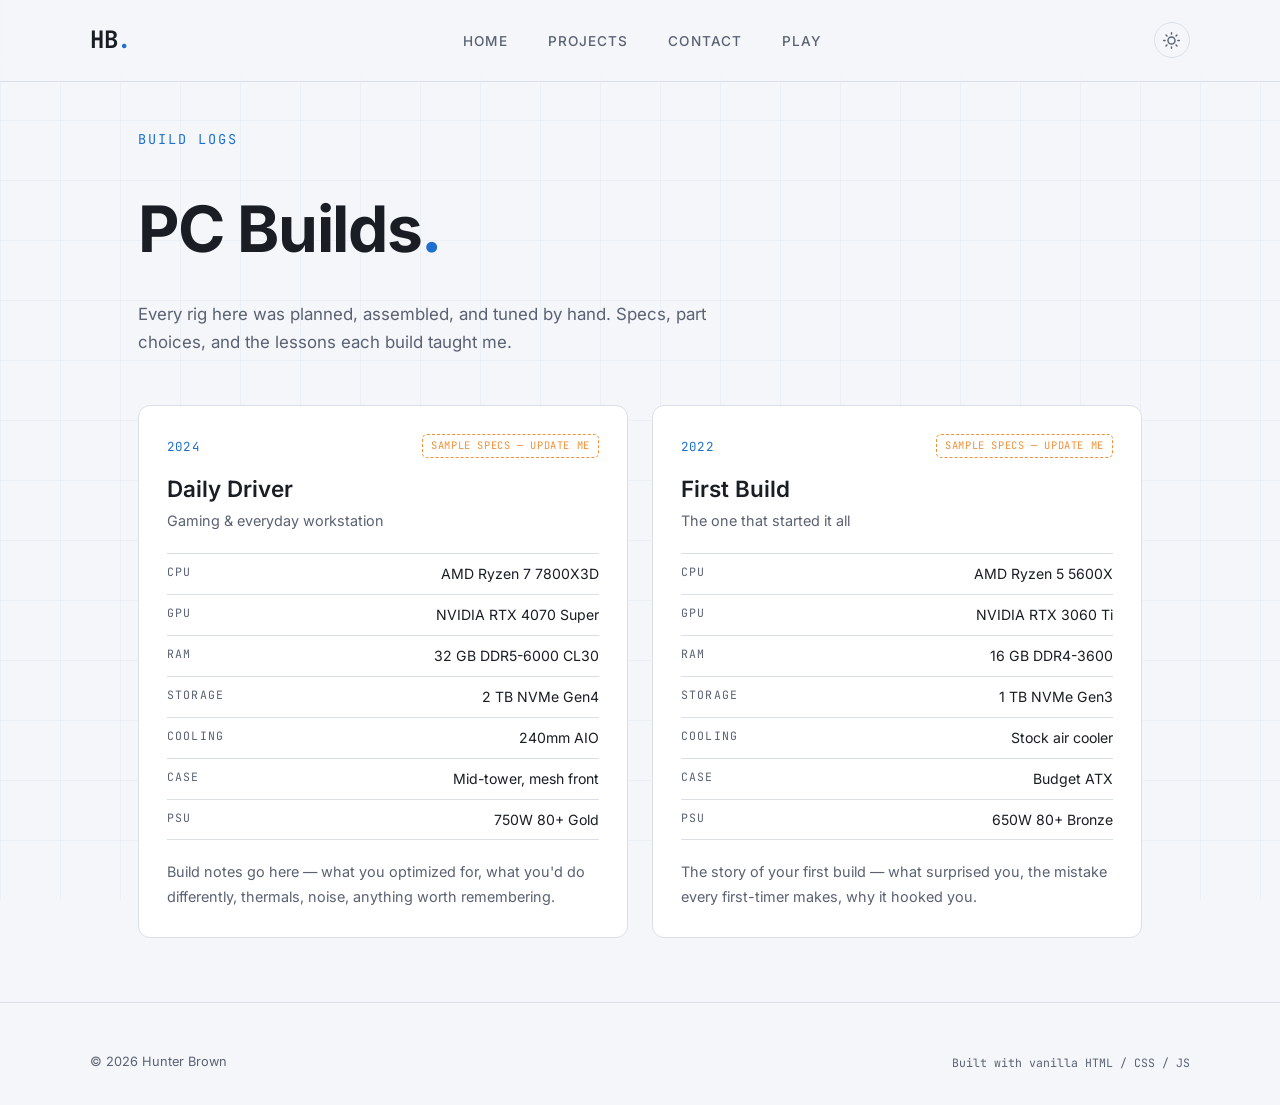
==== builds.html @ 51de147d "Add PC Builds page and GoatCounter analytics scaffold - New builds.html with spec-table build cards " ====
<!DOCTYPE html>
<html lang="en">
<head>
  <meta charset="UTF-8">
  <meta name="viewport" content="width=device-width, initial-scale=1.0">
  <title>PC Builds — Hunter Brown</title>
  <script>
    (function () {
      var t = localStorage.getItem('theme');
      if (t !== 'light' && t !== 'dark') {
        t = window.matchMedia('(prefers-color-scheme: light)').matches ? 'light' : 'dark';
      }
      document.documentElement.setAttribute('data-theme', t);
    })();
  </script>
  <link rel="preload" href="fonts/Inter-latin.woff2" as="font" type="font/woff2" crossorigin>
  <link rel="preload" href="fonts/JetBrainsMono-latin.woff2" as="font" type="font/woff2" crossorigin>
  <link rel="stylesheet" href="fonts/fonts.css">
  <link rel="stylesheet" href="style.css">
  <link rel="icon" href="favicon.svg" type="image/svg+xml">
  <link rel="apple-touch-icon" href="apple-touch-icon.png">
  <link rel="manifest" href="site.webmanifest">
  <meta name="theme-color" content="#0f1115">
  <meta name="description" content="Custom PC builds by Hunter Brown — specs, build notes, and lessons learned from each rig.">
  <link rel="canonical" href="https://huntersb.com/builds.html">
  <meta property="og:title" content="PC Builds — Hunter Brown">
  <meta property="og:description" content="Custom rigs, specs, and build notes.">
  <meta property="og:type" content="website">
  <meta property="og:url" content="https://huntersb.com/builds.html">
  <meta property="og:image" content="https://huntersb.com/og-image.png">
  <meta name="twitter:card" content="summary_large_image">
  <!--
    Privacy-friendly analytics (GoatCounter — no cookies, no consent banner needed):
    1. Create a free account at https://www.goatcounter.com
    2. Replace MYCODE with your site code and uncomment the line below (on every page).
  <script data-goatcounter="https://MYCODE.goatcounter.com/count" async src="https://gc.zgo.at/count.js"></script>
  -->
</head>
<body>

  <a href="#main" class="skip-link">Skip to main content</a>

  <!-- Decorative grid overlay -->
  <div class="grid-overlay" aria-hidden="true"></div>

  <!-- Cursor spotlight -->
  <div class="cursor-spotlight" aria-hidden="true"></div>

  <!-- Navigation -->
  <nav class="nav" aria-label="Main navigation">
    <div class="nav-inner">
      <a href="index.html" class="nav-logo" style="color: inherit;">HB<span class="accent">.</span></a>
      <ul class="nav-links" id="nav-links">
        <li><a href="index.html">Home</a></li>
        <li><a href="index.html#projects">Projects</a></li>
        <li><a href="index.html#contact">Contact</a></li>
        <li><a href="game.html">Play</a></li>
      </ul>
      <div class="nav-actions">
        <button class="theme-toggle" id="theme-toggle" aria-label="Toggle light/dark theme">
          <svg class="icon-moon" viewBox="0 0 24 24" fill="none" stroke="currentColor" stroke-width="2" stroke-linecap="round" stroke-linejoin="round"><path d="M21 12.79A9 9 0 1 1 11.21 3 7 7 0 0 0 21 12.79z"/></svg>
          <svg class="icon-sun" viewBox="0 0 24 24" fill="none" stroke="currentColor" stroke-width="2" stroke-linecap="round" stroke-linejoin="round"><circle cx="12" cy="12" r="5"/><line x1="12" y1="1" x2="12" y2="3"/><line x1="12" y1="21" x2="12" y2="23"/><line x1="4.22" y1="4.22" x2="5.64" y2="5.64"/><line x1="18.36" y1="18.36" x2="19.78" y2="19.78"/><line x1="1" y1="12" x2="3" y2="12"/><line x1="21" y1="12" x2="23" y2="12"/><line x1="4.22" y1="19.78" x2="5.64" y2="18.36"/><line x1="18.36" y1="5.64" x2="19.78" y2="4.22"/></svg>
        </button>
        <button class="nav-burger" id="nav-burger" aria-label="Toggle navigation menu" aria-expanded="false" aria-controls="nav-links">
          <span></span><span></span><span></span>
        </button>
      </div>
    </div>
  </nav>

  <main class="builds-main" id="main">
    <header class="builds-header">
      <p class="hero-tag">Build Logs</p>
      <h1>PC Builds<span class="accent">.</span></h1>
      <p class="builds-intro">
        Every rig here was planned, assembled, and tuned by hand. Specs, part choices, and the lessons each build taught me.
      </p>
    </header>

    <!--
      PLACEHOLDER BUILDS: the specs below are sample data so the layout is ready.
      Replace each value with your real parts and remove the "sample specs" badge
      (<span class="build-badge">) once a card is updated.
    -->

    <div class="builds-grid">

      <article class="build-card">
        <div class="build-card-top">
          <span class="build-date">2024</span>
          <span class="build-badge">Sample specs — update me</span>
        </div>
        <h2>Daily Driver</h2>
        <p class="build-purpose">Gaming &amp; everyday workstation</p>
        <dl class="build-specs">
          <div><dt>CPU</dt><dd>AMD Ryzen 7 7800X3D</dd></div>
          <div><dt>GPU</dt><dd>NVIDIA RTX 4070 Super</dd></div>
          <div><dt>RAM</dt><dd>32 GB DDR5-6000 CL30</dd></div>
          <div><dt>Storage</dt><dd>2 TB NVMe Gen4</dd></div>
          <div><dt>Cooling</dt><dd>240mm AIO</dd></div>
          <div><dt>Case</dt><dd>Mid-tower, mesh front</dd></div>
          <div><dt>PSU</dt><dd>750W 80+ Gold</dd></div>
        </dl>
        <p class="build-notes">
          Build notes go here — what you optimized for, what you'd do differently, thermals, noise, anything worth remembering.
        </p>
      </article>

      <article class="build-card">
        <div class="build-card-top">
          <span class="build-date">2022</span>
          <span class="build-badge">Sample specs — update me</span>
        </div>
        <h2>First Build</h2>
        <p class="build-purpose">The one that started it all</p>
        <dl class="build-specs">
          <div><dt>CPU</dt><dd>AMD Ryzen 5 5600X</dd></div>
          <div><dt>GPU</dt><dd>NVIDIA RTX 3060 Ti</dd></div>
          <div><dt>RAM</dt><dd>16 GB DDR4-3600</dd></div>
          <div><dt>Storage</dt><dd>1 TB NVMe Gen3</dd></div>
          <div><dt>Cooling</dt><dd>Stock air cooler</dd></div>
          <div><dt>Case</dt><dd>Budget ATX</dd></div>
          <div><dt>PSU</dt><dd>650W 80+ Bronze</dd></div>
        </dl>
        <p class="build-notes">
          The story of your first build — what surprised you, the mistake every first-timer makes, why it hooked you.
        </p>
      </article>

    </div>
  </main>

  <!-- Footer -->
  <footer class="footer">
    <div class="footer-content">
      <div class="footer-bottom">
        <span class="footer-copy">&copy; 2026 Hunter Brown</span>
        <span class="footer-built">Built with vanilla HTML / CSS / JS</span>
      </div>
    </div>
  </footer>

  <script src="script.js"></script>
</body>
</html>
---- fonts/fonts.css ----
/* Self-hosted variable fonts (latin + latin-ext subsets) */

/* Inter — variable weight axis covers 300/400/600/700 used on the site */
@font-face {
  font-family: 'Inter';
  font-style: normal;
  font-weight: 100 900;
  font-display: swap;
  src: url(Inter-latin-ext.woff2) format('woff2');
  unicode-range: U+0100-02BA, U+02BD-02C5, U+02C7-02CC, U+02CE-02D7, U+02DD-02FF, U+0304, U+0308, U+0329, U+1D00-1DBF, U+1E00-1E9F, U+1EF2-1EFF, U+2020, U+20A0-20AB, U+20AD-20C0, U+2113, U+2C60-2C7F, U+A720-A7FF;
}
@font-face {
  font-family: 'Inter';
  font-style: normal;
  font-weight: 100 900;
  font-display: swap;
  src: url(Inter-latin.woff2) format('woff2');
  unicode-range: U+0000-00FF, U+0131, U+0152-0153, U+02BB-02BC, U+02C6, U+02DA, U+02DC, U+0304, U+0308, U+0329, U+2000-206F, U+20AC, U+2122, U+2191, U+2193, U+2212, U+2215, U+FEFF, U+FFFD;
}

/* JetBrains Mono — variable weight axis covers 400/500 used on the site */
@font-face {
  font-family: 'JetBrains Mono';
  font-style: normal;
  font-weight: 100 800;
  font-display: swap;
  src: url(JetBrainsMono-latin-ext.woff2) format('woff2');
  unicode-range: U+0100-02BA, U+02BD-02C5, U+02C7-02CC, U+02CE-02D7, U+02DD-02FF, U+0304, U+0308, U+0329, U+1D00-1DBF, U+1E00-1E9F, U+1EF2-1EFF, U+2020, U+20A0-20AB, U+20AD-20C0, U+2113, U+2C60-2C7F, U+A720-A7FF;
}
@font-face {
  font-family: 'JetBrains Mono';
  font-style: normal;
  font-weight: 100 800;
  font-display: swap;
  src: url(JetBrainsMono-latin.woff2) format('woff2');
  unicode-range: U+0000-00FF, U+0131, U+0152-0153, U+02BB-02BC, U+02C6, U+02DA, U+02DC, U+0304, U+0308, U+0329, U+2000-206F, U+20AC, U+2122, U+2191, U+2193, U+2212, U+2215, U+FEFF, U+FFFD;
}
---- style.css ----
/* ===== Reset & Base ===== */
*, *::before, *::after {
  margin: 0;
  padding: 0;
  box-sizing: border-box;
}

:root {
  --bg: #0f1115;
  --bg-elevated: #181b21;
  --bg-card: #1c1f27;
  --border: #2a2e38;
  --text: #e0e2e8;
  --text-muted: #8a8f9d;
  --accent: #4a9eff;
  --accent-dim: rgba(74, 158, 255, 0.12);
  --accent-glow: rgba(74, 158, 255, 0.25);
  --orange: #f0913a;
  --nav-bg: rgba(15, 17, 21, 0.85);
  --grid-line: rgba(74, 158, 255, 0.02);
  --card-shadow: rgba(0, 0, 0, 0.3);
  --spotlight: rgba(74, 158, 255, 0.07);
  --font: 'Inter', -apple-system, BlinkMacSystemFont, sans-serif;
  --mono: 'JetBrains Mono', 'Fira Code', monospace;
}

:root[data-theme="light"] {
  --bg: #f4f6f9;
  --bg-elevated: #ffffff;
  --bg-card: #ffffff;
  --border: #d9dee7;
  --text: #1a1d24;
  --text-muted: #5a6172;
  --accent: #1f6fd0;
  --accent-dim: rgba(31, 111, 208, 0.1);
  --accent-glow: rgba(31, 111, 208, 0.25);
  --nav-bg: rgba(244, 246, 249, 0.85);
  --grid-line: rgba(31, 111, 208, 0.04);
  --card-shadow: rgba(30, 50, 90, 0.12);
  --spotlight: rgba(31, 111, 208, 0.06);
}

html {
  scroll-behavior: smooth;
  font-size: 16px;
}

body {
  font-family: var(--font);
  background: var(--bg);
  color: var(--text);
  line-height: 1.7;
  overflow-x: hidden;
  transition: background 0.3s, color 0.3s;
}

a {
  color: var(--accent);
  text-decoration: none;
  transition: color 0.2s;
}

a:hover {
  color: #7ab8ff;
}

:focus-visible {
  outline: 2px solid var(--accent);
  outline-offset: 3px;
  border-radius: 2px;
}

.visually-hidden {
  position: absolute;
  width: 1px;
  height: 1px;
  padding: 0;
  margin: -1px;
  overflow: hidden;
  clip: rect(0, 0, 0, 0);
  white-space: nowrap;
  border: 0;
}

.skip-link {
  position: fixed;
  top: -100%;
  left: 1rem;
  z-index: 300;
  padding: 0.75rem 1.25rem;
  background: var(--accent);
  color: var(--bg);
  font-weight: 600;
  font-size: 0.9rem;
  border-radius: 0 0 8px 8px;
  transition: top 0.2s;
}

.skip-link:focus {
  top: 0;
  color: var(--bg);
}

/* ===== Grid Overlay ===== */
.grid-overlay {
  position: fixed;
  inset: 0;
  z-index: 0;
  pointer-events: none;
  background-image:
    linear-gradient(var(--grid-line) 1px, transparent 1px),
    linear-gradient(90deg, var(--grid-line) 1px, transparent 1px);
  background-size: 60px 60px;
}

/* ===== Cursor Spotlight ===== */
.cursor-spotlight {
  position: fixed;
  inset: 0;
  z-index: 0;
  pointer-events: none;
  background: radial-gradient(560px circle at var(--spot-x, 50%) var(--spot-y, 30%), var(--spotlight), transparent 75%);
  opacity: 0;
  transition: opacity 0.4s;
}

.cursor-spotlight.active {
  opacity: 1;
}

@media (pointer: coarse), (prefers-reduced-motion: reduce) {
  .cursor-spotlight {
    display: none;
  }
}

/* ===== Scroll Progress ===== */
.scroll-progress {
  position: fixed;
  top: 0;
  left: 0;
  height: 3px;
  width: 0;
  background: linear-gradient(90deg, var(--accent), #7ab8ff);
  z-index: 200;
}

/* ===== Container ===== */
.container {
  max-width: 1100px;
  margin: 0 auto;
  width: 100%;
}

/* ===== Navigation ===== */
.nav {
  position: fixed;
  top: 0;
  left: 0;
  right: 0;
  z-index: 100;
  padding: 1.25rem 3rem;
  background: var(--nav-bg);
  backdrop-filter: blur(12px);
  border-bottom: 1px solid var(--border);
}

.nav-inner {
  max-width: 1100px;
  margin: 0 auto;
  width: 100%;
  display: flex;
  align-items: center;
  justify-content: space-between;
}

.nav-logo {
  font-family: var(--mono);
  font-size: 1.5rem;
  font-weight: 700;
  color: var(--text);
  letter-spacing: -0.02em;
}

.accent {
  color: var(--accent);
}

.nav-links {
  display: flex;
  list-style: none;
  gap: 2.5rem;
}

.nav-links a {
  color: var(--text-muted);
  font-size: 0.85rem;
  font-weight: 500;
  letter-spacing: 0.08em;
  text-transform: uppercase;
  transition: color 0.25s;
}

.nav-links a:hover,
.nav-links a.active {
  color: var(--text);
}

.nav-actions {
  display: flex;
  align-items: center;
  gap: 1rem;
}

/* Theme toggle */
.theme-toggle {
  display: flex;
  align-items: center;
  justify-content: center;
  width: 36px;
  height: 36px;
  border: 1px solid var(--border);
  border-radius: 50%;
  background: transparent;
  color: var(--text-muted);
  cursor: pointer;
  transition: border-color 0.25s, color 0.25s, transform 0.25s;
}

.theme-toggle:hover {
  border-color: var(--accent);
  color: var(--text);
  transform: rotate(15deg);
}

.theme-toggle svg {
  width: 17px;
  height: 17px;
}

.theme-toggle .icon-sun { display: none; }
.theme-toggle .icon-moon { display: block; }

:root[data-theme="light"] .theme-toggle .icon-sun { display: block; }
:root[data-theme="light"] .theme-toggle .icon-moon { display: none; }

/* Hamburger */
.nav-burger {
  display: none;
  flex-direction: column;
  justify-content: center;
  gap: 5px;
  width: 36px;
  height: 36px;
  padding: 0 7px;
  border: 1px solid var(--border);
  border-radius: 8px;
  background: transparent;
  cursor: pointer;
  transition: border-color 0.25s;
}

.nav-burger:hover {
  border-color: var(--accent);
}

.nav-burger span {
  display: block;
  height: 2px;
  width: 100%;
  background: var(--text);
  border-radius: 2px;
  transition: transform 0.3s, opacity 0.3s;
}

.nav.nav-open .nav-burger span:nth-child(1) {
  transform: translateY(7px) rotate(45deg);
}

.nav.nav-open .nav-burger span:nth-child(2) {
  opacity: 0;
}

.nav.nav-open .nav-burger span:nth-child(3) {
  transform: translateY(-7px) rotate(-45deg);
}

/* ===== Hero ===== */
.hero {
  position: relative;
  min-height: 100vh;
  display: flex;
  align-items: center;
  justify-content: center;
  padding: 8rem 3rem 4rem;
  z-index: 1;
  overflow: hidden;
}

.hero-canvas {
  position: absolute;
  inset: 0;
  width: 100%;
  height: 100%;
  z-index: -1;
  opacity: 0.5;
}

@media (prefers-reduced-motion: reduce) {
  .hero-canvas {
    display: none;
  }
}

.hero-inner {
  max-width: 1100px;
  width: 100%;
  position: relative;
}

.hero-content {
  max-width: 720px;
}

.hero-tag {
  font-family: var(--mono);
  font-size: 0.85rem;
  color: var(--accent);
  letter-spacing: 0.15em;
  text-transform: uppercase;
  margin-bottom: 1.5rem;
}

.hero-name {
  font-size: clamp(3.5rem, 8vw, 7rem);
  font-weight: 700;
  line-height: 1.05;
  letter-spacing: -0.03em;
  margin-bottom: 1.5rem;
}

.hero-subtitle {
  font-size: 1.25rem;
  color: var(--text-muted);
  max-width: 480px;
  margin-bottom: 2rem;
  min-height: 2.2em;
}

.hero-subtitle .type-cursor {
  display: inline-block;
  width: 2px;
  height: 1.1em;
  background: var(--accent);
  vertical-align: text-bottom;
  margin-left: 2px;
  animation: blink 1s step-end infinite;
}

@keyframes blink {
  50% { opacity: 0; }
}

.hero-line {
  width: 80px;
  height: 3px;
  background: linear-gradient(90deg, var(--accent), transparent);
  border-radius: 2px;
}

.hero-badge {
  position: absolute;
  right: 0;
  top: 50%;
  transform: translateY(-50%);
  width: 180px;
  height: 180px;
  border: 2px solid var(--border);
  border-radius: 50%;
  display: flex;
  align-items: center;
  justify-content: center;
  opacity: 0.15;
}

.hero-badge span {
  font-family: var(--mono);
  font-size: 2.5rem;
  font-weight: 700;
  letter-spacing: 0.1em;
  color: var(--accent);
}

/* ===== Sections ===== */
.section {
  position: relative;
  z-index: 1;
  padding: 6rem 3rem;
  border-top: 1px solid var(--border);
}

.section > .section-label,
.section > .section-content {
  max-width: 1100px;
  margin-left: auto;
  margin-right: auto;
}

.section-label {
  display: flex;
  align-items: center;
  gap: 1rem;
  margin-bottom: 3rem;
}

.label-number {
  font-family: var(--mono);
  font-size: 0.8rem;
  color: var(--accent);
  font-weight: 500;
}

.label-text {
  font-size: 0.8rem;
  font-weight: 600;
  letter-spacing: 0.12em;
  text-transform: uppercase;
  color: var(--text-muted);
}

.label-line {
  flex: 1;
  height: 1px;
  background: var(--border);
}

.section-content {
  max-width: 1100px;
  width: 100%;
}

.section-content h2 {
  font-size: clamp(1.5rem, 3vw, 2.2rem);
  font-weight: 600;
  line-height: 1.3;
  margin-bottom: 1.5rem;
}

.section-content p {
  color: var(--text-muted);
  margin-bottom: 1rem;
  font-size: 1.05rem;
}

.section-content p strong {
  color: var(--text);
}

/* ===== Timeline ===== */
.timeline {
  position: relative;
  padding-left: 2.5rem;
}

.timeline::before {
  content: '';
  position: absolute;
  left: 7px;
  top: 8px;
  bottom: 8px;
  width: 2px;
  background: var(--border);
}

.timeline-item {
  position: relative;
  margin-bottom: 2.5rem;
}

.timeline-item:last-child {
  margin-bottom: 0;
}

.timeline-marker {
  position: absolute;
  left: -2.5rem;
  top: 8px;
  width: 16px;
  height: 16px;
  border-radius: 50%;
  background: var(--bg);
  border: 2px solid var(--accent);
  z-index: 1;
}

.timeline-item:first-child .timeline-marker {
  background: var(--accent);
  box-shadow: 0 0 12px var(--accent-glow);
}

.timeline-card {
  background: var(--bg-card);
  border: 1px solid var(--border);
  border-radius: 8px;
  padding: 1.5rem;
  transition: border-color 0.3s, transform 0.3s;
}

.timeline-card:hover {
  border-color: var(--accent);
  transform: translateX(4px);
}

.timeline-date {
  font-family: var(--mono);
  font-size: 0.75rem;
  color: var(--accent);
  text-transform: uppercase;
  letter-spacing: 0.1em;
}

.timeline-card h3 {
  font-size: 1.2rem;
  font-weight: 600;
  margin: 0.5rem 0 0.25rem;
}

.timeline-company {
  font-weight: 600;
  color: var(--text-muted) !important;
  font-size: 0.9rem !important;
  margin-bottom: 0.75rem !important;
}

.timeline-card p:last-child {
  font-size: 0.95rem;
  margin-bottom: 0;
}

/* ===== Projects Grid ===== */
.projects-grid {
  display: grid;
  grid-template-columns: repeat(auto-fit, minmax(240px, 1fr));
  gap: 1.25rem;
}

.project-card {
  display: flex;
  flex-direction: column;
  background: var(--bg-card);
  border: 1px solid var(--border);
  border-radius: 8px;
  padding: 2rem 1.5rem;
  transition: border-color 0.3s, transform 0.3s, box-shadow 0.3s;
  color: var(--text);
}

.project-card:hover {
  border-color: var(--accent);
  transform: translateY(-4px);
  box-shadow: 0 8px 30px var(--card-shadow);
  color: var(--text);
}

.project-icon {
  display: flex;
  align-items: center;
  justify-content: center;
  width: 44px;
  height: 44px;
  margin-bottom: 1rem;
  border: 1px solid var(--border);
  border-radius: 10px;
  background: var(--accent-dim);
  color: var(--accent);
  transition: border-color 0.3s, box-shadow 0.3s;
}

.project-icon svg {
  width: 22px;
  height: 22px;
}

.project-card:hover .project-icon {
  border-color: var(--accent);
  box-shadow: 0 0 16px var(--accent-glow);
}

.project-card h3 {
  font-size: 1.1rem;
  font-weight: 600;
  margin-bottom: 0.5rem;
}

.project-card p {
  font-size: 0.9rem;
  color: var(--text-muted);
  flex: 1;
}

.project-link {
  font-family: var(--mono);
  font-size: 0.8rem;
  color: var(--accent);
  margin-top: 1rem;
}

/* ===== Skills ===== */
.skills-groups {
  display: grid;
  grid-template-columns: repeat(auto-fit, minmax(280px, 1fr));
  gap: 1.25rem;
  margin-bottom: 2.5rem;
}

.skills-group {
  background: var(--bg-card);
  border: 1px solid var(--border);
  border-radius: 8px;
  padding: 1.5rem;
  transition: border-color 0.3s;
}

.skills-group:hover {
  border-color: var(--accent);
}

.skills-group h3 {
  font-family: var(--mono);
  font-size: 0.75rem;
  font-weight: 500;
  color: var(--accent);
  text-transform: uppercase;
  letter-spacing: 0.12em;
  margin-bottom: 1rem;
}

.skills-tags {
  display: flex;
  flex-wrap: wrap;
  gap: 0.5rem;
  list-style: none;
}

.skills-tags li {
  font-size: 0.82rem;
  color: var(--text);
  background: var(--accent-dim);
  border: 1px solid var(--border);
  border-radius: 6px;
  padding: 0.3rem 0.7rem;
}

.training-grid {
  display: grid;
  grid-template-columns: repeat(auto-fit, minmax(280px, 1fr));
  gap: 1.25rem;
}

.training-card {
  background: var(--bg-card);
  border: 1px solid var(--border);
  border-radius: 8px;
  padding: 1.5rem;
  transition: border-color 0.3s;
}

.training-card:hover {
  border-color: var(--accent);
}

.training-date {
  font-family: var(--mono);
  font-size: 0.75rem;
  color: var(--accent);
  text-transform: uppercase;
  letter-spacing: 0.1em;
}

.training-card h3 {
  font-size: 1.1rem;
  font-weight: 600;
  margin: 0.5rem 0 0.25rem;
}

.training-card p {
  font-size: 0.9rem;
  margin-bottom: 0;
}

/* ===== Contact ===== */
.contact-content h2 {
  font-size: clamp(2rem, 4vw, 3rem);
}

.contact-grid {
  display: grid;
  grid-template-columns: repeat(auto-fit, minmax(200px, 1fr));
  gap: 1.5rem;
  margin-top: 2rem;
}

.contact-item {
  background: var(--bg-card);
  border: 1px solid var(--border);
  border-radius: 8px;
  padding: 1.5rem;
  transition: border-color 0.3s;
}

.contact-item:hover {
  border-color: var(--accent);
}

.contact-label {
  display: block;
  font-family: var(--mono);
  font-size: 0.7rem;
  color: var(--accent);
  text-transform: uppercase;
  letter-spacing: 0.12em;
  margin-bottom: 0.5rem;
}

.contact-item a,
.contact-item span {
  font-size: 0.95rem;
  color: var(--text-muted);
}

.contact-item a:hover {
  color: var(--text);
}

/* ===== Contact Form ===== */
.contact-form {
  margin-top: 2.5rem;
  max-width: 640px;
}

.contact-form-title {
  font-size: 1.2rem;
  font-weight: 600;
  margin-bottom: 1.25rem;
}

.form-row {
  display: grid;
  grid-template-columns: 1fr 1fr;
  gap: 1.25rem;
}

.form-field {
  display: flex;
  flex-direction: column;
  margin-bottom: 1.25rem;
}

.form-field label {
  font-family: var(--mono);
  font-size: 0.7rem;
  color: var(--accent);
  text-transform: uppercase;
  letter-spacing: 0.12em;
  margin-bottom: 0.5rem;
}

.form-field input,
.form-field textarea {
  font-family: var(--font);
  font-size: 0.95rem;
  color: var(--text);
  background: var(--bg-card);
  border: 1px solid var(--border);
  border-radius: 8px;
  padding: 0.85rem 1rem;
  transition: border-color 0.25s;
}

.form-field input:focus,
.form-field textarea:focus {
  outline: none;
  border-color: var(--accent);
  box-shadow: 0 0 0 3px var(--accent-dim);
}

.form-field textarea {
  resize: vertical;
  min-height: 140px;
}

.form-submit {
  font-family: var(--mono);
  font-size: 0.85rem;
  font-weight: 500;
  letter-spacing: 0.08em;
  text-transform: uppercase;
  padding: 0.85rem 2.25rem;
  border: 1px solid var(--accent);
  border-radius: 8px;
  background: var(--accent-dim);
  color: var(--accent);
  cursor: pointer;
  transition: background 0.25s, color 0.25s, box-shadow 0.25s;
}

.form-submit:hover {
  background: var(--accent);
  color: var(--bg);
  box-shadow: 0 0 24px var(--accent-glow);
}

.form-submit:disabled {
  opacity: 0.6;
  cursor: wait;
}

.form-status {
  margin-top: 1rem;
  font-size: 0.9rem;
  min-height: 1.5em;
}

.form-status.success { color: #4caf7d; }
.form-status.error { color: var(--orange); }

/* ===== Footer ===== */
.footer {
  position: relative;
  z-index: 1;
  border-top: 1px solid var(--border);
  padding: 3rem 3rem 2rem;
}

.footer-content {
  max-width: 1100px;
  margin: 0 auto;
}

.footer-top {
  display: flex;
  align-items: flex-start;
  justify-content: space-between;
  gap: 2rem;
  flex-wrap: wrap;
  padding-bottom: 2rem;
  margin-bottom: 1.5rem;
  border-bottom: 1px solid var(--border);
}

.footer-brand .nav-logo {
  display: inline-block;
  margin-bottom: 0.5rem;
}

.footer-tagline {
  font-size: 0.85rem;
  color: var(--text-muted);
  max-width: 260px;
}

.footer-nav h3,
.footer-social h3 {
  font-family: var(--mono);
  font-size: 0.7rem;
  font-weight: 500;
  color: var(--accent);
  text-transform: uppercase;
  letter-spacing: 0.12em;
  margin-bottom: 0.75rem;
}

.footer-nav ul {
  list-style: none;
}

.footer-nav li {
  margin-bottom: 0.4rem;
}

.footer-nav a {
  font-size: 0.85rem;
  color: var(--text-muted);
}

.footer-nav a:hover {
  color: var(--text);
}

.footer-social-links {
  display: flex;
  gap: 0.75rem;
}

.footer-social-links a {
  display: flex;
  align-items: center;
  justify-content: center;
  width: 40px;
  height: 40px;
  border: 1px solid var(--border);
  border-radius: 50%;
  color: var(--text-muted);
  transition: border-color 0.25s, color 0.25s, transform 0.25s;
}

.footer-social-links a:hover {
  border-color: var(--accent);
  color: var(--accent);
  transform: translateY(-2px);
}

.footer-social-links svg {
  width: 18px;
  height: 18px;
}

.footer-bottom {
  display: flex;
  align-items: center;
  justify-content: space-between;
  gap: 1rem;
  flex-wrap: wrap;
}

.footer-copy,
.footer-built {
  font-size: 0.8rem;
  color: var(--text-muted);
}

.footer-built {
  font-family: var(--mono);
  font-size: 0.72rem;
}

/* ===== Animations ===== */
.fade-in {
  opacity: 0;
  transform: translateY(24px);
  transition: opacity 0.6s ease-out, transform 0.6s ease-out;
  transition-delay: calc(var(--stagger, 0) * 90ms);
}

.fade-in.visible {
  opacity: 1;
  transform: translateY(0);
}

@media (prefers-reduced-motion: reduce) {
  .fade-in {
    opacity: 1;
    transform: none;
    transition: none;
  }
}

/* ===== Back to Top ===== */
.back-to-top {
  position: fixed;
  bottom: 2rem;
  right: 2rem;
  z-index: 90;
  width: 44px;
  height: 44px;
  display: flex;
  align-items: center;
  justify-content: center;
  border: 1px solid var(--border);
  border-radius: 50%;
  background: var(--bg-card);
  color: var(--text-muted);
  cursor: pointer;
  opacity: 0;
  pointer-events: none;
  transform: translateY(12px);
  transition: opacity 0.3s, transform 0.3s, border-color 0.3s, color 0.3s;
}

.back-to-top.visible {
  opacity: 1;
  pointer-events: auto;
  transform: translateY(0);
}

.back-to-top:hover {
  border-color: var(--accent);
  color: var(--accent);
}

.back-to-top svg {
  width: 18px;
  height: 18px;
}

/* ===== Builds Page ===== */
.builds-main {
  position: relative;
  z-index: 1;
  max-width: 1100px;
  margin: 0 auto;
  padding: 8rem 3rem 4rem;
}

.builds-header {
  margin-bottom: 3rem;
  max-width: 640px;
}

.builds-header h1 {
  font-size: clamp(2.5rem, 6vw, 4rem);
  font-weight: 700;
  letter-spacing: -0.02em;
  margin: 0.5rem 0 1rem;
}

.builds-intro {
  color: var(--text-muted);
  font-size: 1.05rem;
}

.builds-grid {
  display: grid;
  grid-template-columns: repeat(auto-fit, minmax(320px, 1fr));
  gap: 1.5rem;
}

.build-card {
  background: var(--bg-card);
  border: 1px solid var(--border);
  border-radius: 12px;
  padding: 1.75rem;
  transition: border-color 0.3s, transform 0.3s;
}

.build-card:hover {
  border-color: var(--accent);
  transform: translateY(-3px);
}

.build-card-top {
  display: flex;
  align-items: center;
  justify-content: space-between;
  gap: 0.75rem;
  flex-wrap: wrap;
  margin-bottom: 0.75rem;
}

.build-date {
  font-family: var(--mono);
  font-size: 0.78rem;
  color: var(--accent);
  letter-spacing: 0.1em;
}

.build-badge {
  font-family: var(--mono);
  font-size: 0.65rem;
  letter-spacing: 0.06em;
  text-transform: uppercase;
  color: var(--orange);
  border: 1px dashed var(--orange);
  border-radius: 5px;
  padding: 0.15rem 0.5rem;
}

.build-card h2 {
  font-size: 1.4rem;
  font-weight: 600;
}

.build-purpose {
  color: var(--text-muted);
  font-size: 0.9rem;
  margin-bottom: 1.25rem;
}

.build-specs {
  margin: 0 0 1.25rem;
  border-top: 1px solid var(--border);
}

.build-specs > div {
  display: flex;
  justify-content: space-between;
  gap: 1.5rem;
  padding: 0.5rem 0;
  border-bottom: 1px solid var(--border);
}

.build-specs dt {
  font-family: var(--mono);
  font-size: 0.72rem;
  letter-spacing: 0.1em;
  text-transform: uppercase;
  color: var(--text-muted);
}

.build-specs dd {
  margin: 0;
  font-size: 0.88rem;
  color: var(--text);
  text-align: right;
}

.build-notes {
  font-size: 0.9rem;
  color: var(--text-muted);
  margin: 0;
}

@media (max-width: 768px) {
  .builds-main {
    padding: 7rem 1.5rem 3rem;
  }
}

/* ===== Game Page ===== */
.game-main {
  position: relative;
  z-index: 1;
  max-width: 900px;
  margin: 0 auto;
  padding: 7.5rem 1.5rem 3rem;
}

.game-header {
  display: flex;
  align-items: baseline;
  justify-content: space-between;
  flex-wrap: wrap;
  gap: 0.5rem;
  margin-bottom: 1.25rem;
}

.game-header h1 {
  font-size: clamp(1.6rem, 4vw, 2.4rem);
  font-weight: 700;
  letter-spacing: -0.02em;
}

.game-tagline {
  font-family: var(--mono);
  font-size: 0.8rem;
  color: var(--text-muted);
  letter-spacing: 0.08em;
  text-transform: uppercase;
}

.game-hud {
  display: flex;
  gap: 1.5rem;
  flex-wrap: wrap;
  font-family: var(--mono);
  font-size: 0.85rem;
  color: var(--text-muted);
  margin-bottom: 0.75rem;
}

.game-hud strong {
  color: var(--accent);
  font-weight: 500;
}

.mute-toggle {
  display: flex;
  align-items: center;
  justify-content: center;
  width: 32px;
  height: 32px;
  margin-left: auto;
  border: 1px solid var(--border);
  border-radius: 50%;
  background: transparent;
  color: var(--text-muted);
  cursor: pointer;
  transition: border-color 0.25s, color 0.25s;
}

.mute-toggle:hover {
  border-color: var(--accent);
  color: var(--text);
}

.mute-toggle svg {
  width: 16px;
  height: 16px;
}

.mute-toggle .icon-vol-off { display: none; }
.mute-toggle.muted .icon-vol-on { display: none; }
.mute-toggle.muted .icon-vol-off { display: block; }

/* Difficulty picker */
.difficulty {
  border: none;
  padding: 0;
  margin: 0;
}

.difficulty legend {
  font-family: var(--mono);
  font-size: 0.7rem;
  color: var(--text-muted);
  text-transform: uppercase;
  letter-spacing: 0.12em;
  margin: 0 auto 0.6rem;
}

.difficulty-options {
  display: inline-flex;
  border: 1px solid var(--border);
  border-radius: 8px;
  overflow: hidden;
}

.difficulty-options input {
  position: absolute;
  width: 1px;
  height: 1px;
  margin: -1px;
  overflow: hidden;
  clip: rect(0, 0, 0, 0);
}

.difficulty-options label {
  font-family: var(--mono);
  font-size: 0.8rem;
  letter-spacing: 0.06em;
  text-transform: uppercase;
  padding: 0.55rem 1.2rem;
  color: var(--text-muted);
  background: var(--bg-card);
  cursor: pointer;
  transition: background 0.2s, color 0.2s;
}

.difficulty-options label + input + label {
  border-left: 1px solid var(--border);
}

.difficulty-options input:checked + label {
  background: var(--accent-dim);
  color: var(--accent);
}

.difficulty-options input:focus-visible + label {
  outline: 2px solid var(--accent);
  outline-offset: -2px;
}

/* Initials entry */
.initials-form label {
  display: block;
  font-family: var(--mono);
  font-size: 0.85rem;
  color: var(--accent);
  letter-spacing: 0.08em;
  margin-bottom: 0.75rem;
}

.initials-row {
  display: flex;
  gap: 0.75rem;
  justify-content: center;
}

.initials-form input {
  font-family: var(--mono);
  font-size: 1.3rem;
  font-weight: 500;
  text-align: center;
  text-transform: uppercase;
  width: 6ch;
  color: var(--text);
  background: var(--bg-card);
  border: 1px solid var(--border);
  border-radius: 8px;
  padding: 0.5rem;
}

.initials-form input:focus {
  outline: none;
  border-color: var(--accent);
  box-shadow: 0 0 0 3px var(--accent-dim);
}

/* Leaderboard */
.leaderboard {
  list-style: none;
  font-family: var(--mono);
  font-size: 0.95rem;
  min-width: 240px;
  margin: 0;
  padding: 0;
}

.leaderboard li {
  display: flex;
  justify-content: space-between;
  gap: 2rem;
  padding: 0.4rem 0.75rem;
  border-bottom: 1px solid var(--border);
  color: var(--text-muted);
}

.leaderboard li:first-child {
  color: var(--accent);
}

.leaderboard .lb-initials {
  letter-spacing: 0.15em;
}

.leaderboard .lb-score {
  color: var(--text);
}

.leaderboard li:first-child .lb-score {
  color: var(--accent);
}

.hidden {
  display: none !important;
}

.game-frame {
  position: relative;
  border: 1px solid var(--border);
  border-radius: 12px;
  overflow: hidden;
  background: var(--bg-elevated);
  box-shadow: 0 12px 40px var(--card-shadow);
}

#game-canvas {
  display: block;
  width: 100%;
  height: auto;
  touch-action: none;
}

.game-overlay {
  position: absolute;
  inset: 0;
  display: flex;
  flex-direction: column;
  align-items: center;
  justify-content: center;
  gap: 1rem;
  text-align: center;
  padding: 2rem;
  background: color-mix(in srgb, var(--bg) 72%, transparent);
  backdrop-filter: blur(4px);
}

.game-overlay.hidden {
  display: none;
}

.game-overlay h2 {
  font-size: clamp(1.4rem, 3.5vw, 2rem);
  font-weight: 700;
}

.game-overlay p {
  color: var(--text-muted);
  max-width: 420px;
  font-size: 0.95rem;
}

.game-overlay .overlay-score {
  font-family: var(--mono);
  color: var(--accent);
  font-size: 1.1rem;
}

.game-btn {
  font-family: var(--mono);
  font-size: 0.9rem;
  font-weight: 500;
  letter-spacing: 0.08em;
  text-transform: uppercase;
  padding: 0.75rem 2rem;
  border: 1px solid var(--accent);
  border-radius: 8px;
  background: var(--accent-dim);
  color: var(--accent);
  cursor: pointer;
  transition: background 0.25s, box-shadow 0.25s;
}

.game-btn:hover {
  background: var(--accent);
  color: var(--bg);
  box-shadow: 0 0 24px var(--accent-glow);
}

.game-help {
  margin-top: 1rem;
  font-family: var(--mono);
  font-size: 0.8rem;
  color: var(--text-muted);
  text-align: center;
}

.game-help kbd {
  display: inline-block;
  padding: 0.1rem 0.45rem;
  border: 1px solid var(--border);
  border-bottom-width: 2px;
  border-radius: 5px;
  background: var(--bg-card);
  font-family: inherit;
  font-size: 0.75rem;
  color: var(--text);
}

/* Touch controls */
.touch-controls {
  display: none;
  justify-content: space-between;
  gap: 0.75rem;
  margin-top: 1rem;
  user-select: none;
  -webkit-user-select: none;
}

@media (pointer: coarse) {
  .touch-controls {
    display: flex;
  }
}

.touch-group {
  display: flex;
  gap: 0.75rem;
}

.touch-btn {
  width: 64px;
  height: 64px;
  display: flex;
  align-items: center;
  justify-content: center;
  font-size: 1.4rem;
  border: 1px solid var(--border);
  border-radius: 50%;
  background: var(--bg-card);
  color: var(--accent);
  cursor: pointer;
  touch-action: none;
}

.touch-btn:active {
  border-color: var(--accent);
  background: var(--accent-dim);
}

/* ===== Responsive ===== */
@media (max-width: 768px) {
  .nav {
    padding: 1rem 1.5rem;
  }

  .nav-burger {
    display: flex;
  }

  .nav-links {
    position: absolute;
    top: 100%;
    left: 0;
    right: 0;
    flex-direction: column;
    gap: 0;
    background: var(--nav-bg);
    backdrop-filter: blur(12px);
    border-bottom: 1px solid var(--border);
    max-height: 0;
    overflow: hidden;
    transition: max-height 0.35s ease;
  }

  .nav.nav-open .nav-links {
    max-height: 420px;
  }

  .nav-links li {
    border-top: 1px solid var(--border);
  }

  .nav-links a {
    display: block;
    padding: 1rem 1.5rem;
    font-size: 0.85rem;
  }

  .hero {
    padding: 7rem 1.5rem 3rem;
  }

  .hero-badge {
    display: none;
  }

  .section {
    padding: 4rem 1.5rem;
  }

  .footer {
    padding: 1.5rem;
  }

  .contact-grid {
    grid-template-columns: 1fr;
  }

  .projects-grid {
    grid-template-columns: 1fr;
  }

  .form-row {
    grid-template-columns: 1fr;
    gap: 0;
  }
}

@media (max-width: 480px) {
  .hero-name {
    font-size: 3rem;
  }

  .back-to-top {
    bottom: 1.25rem;
    right: 1.25rem;
  }
}
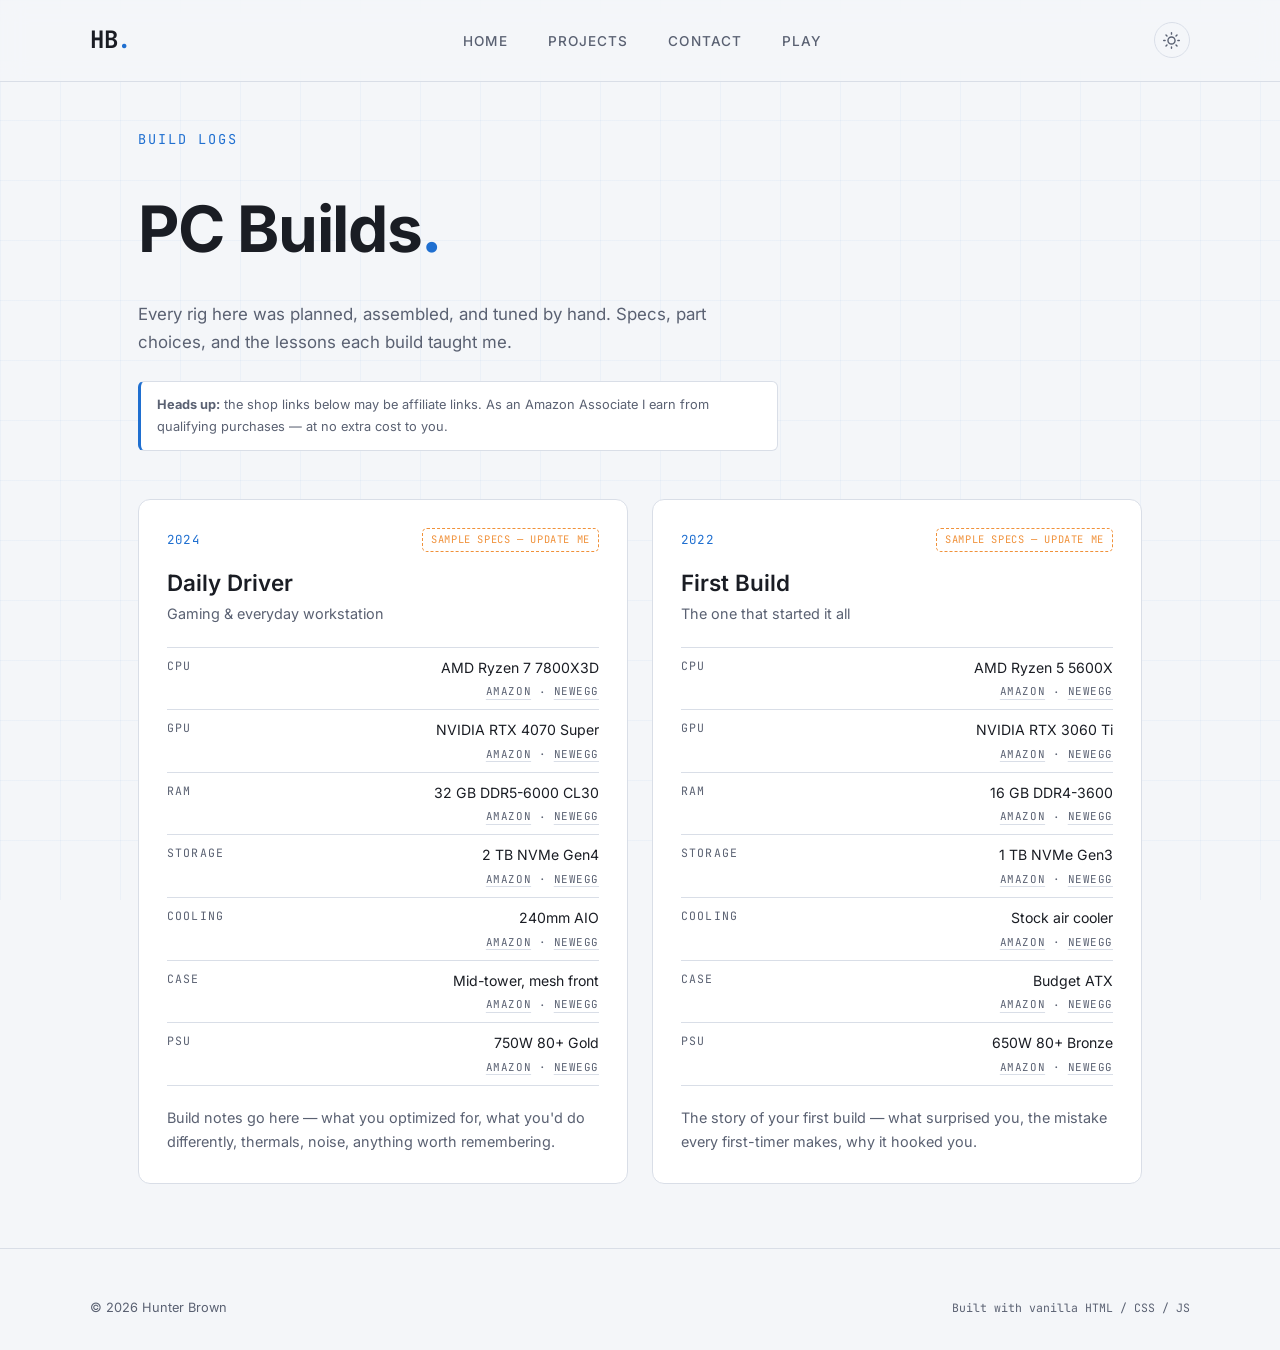
==== commit 5a597caa: "Add affiliate-ready shop links to PC build specs - Every spec row on builds.html gets automatic Amaz" ====
--- a/builds.html
+++ b/builds.html
@@ -75,6 +75,17 @@
       <p class="builds-intro">
         Every rig here was planned, assembled, and tuned by hand. Specs, part choices, and the lessons each build taught me.
       </p>
+      <!--
+        FTC affiliate disclosure — required by US law when affiliate links earn
+        commissions. Keep it visible on any page with affiliate links. Amazon
+        Associates additionally requires this exact "As an Amazon Associate…"
+        sentence once you're enrolled.
+      -->
+      <p class="builds-disclosure">
+        <strong>Heads up:</strong> the shop links below may be affiliate links.
+        As an Amazon Associate I earn from qualifying purchases — at no extra
+        cost to you.
+      </p>
     </header>
 
     <!--
--- a/style.css
+++ b/style.css
@@ -688,6 +688,49 @@
   margin-bottom: 0;
 }
 
+/* ===== Now ===== */
+.now-grid {
+  display: grid;
+  grid-template-columns: repeat(auto-fit, minmax(240px, 1fr));
+  gap: 1.25rem;
+}
+
+.now-card {
+  background: var(--bg-card);
+  border: 1px solid var(--border);
+  border-radius: 8px;
+  padding: 1.5rem;
+  transition: border-color 0.3s;
+}
+
+.now-card:hover {
+  border-color: var(--accent);
+}
+
+.now-card h3 {
+  font-family: var(--mono);
+  font-size: 0.75rem;
+  font-weight: 500;
+  color: var(--accent);
+  text-transform: uppercase;
+  letter-spacing: 0.12em;
+  margin-bottom: 0.75rem;
+}
+
+.now-card p {
+  font-size: 0.92rem;
+  margin-bottom: 0;
+}
+
+.now-updated {
+  font-family: var(--mono);
+  font-size: 0.72rem;
+  color: var(--text-muted);
+  letter-spacing: 0.08em;
+  text-transform: uppercase;
+  margin-top: 1.25rem;
+}
+
 /* ===== Contact ===== */
 .contact-content h2 {
   font-size: clamp(2rem, 4vw, 3rem);
@@ -1108,6 +1151,41 @@
   font-size: 0.9rem;
   color: var(--text-muted);
   margin: 0;
+}
+
+.shop-links {
+  display: block;
+  font-family: var(--mono);
+  font-size: 0.68rem;
+  letter-spacing: 0.05em;
+  text-transform: uppercase;
+  color: var(--text-muted);
+  margin-top: 0.2rem;
+}
+
+.shop-links a {
+  color: var(--text-muted);
+  text-decoration: underline;
+  text-decoration-color: var(--border);
+  text-underline-offset: 3px;
+  padding: 0.15rem 0;
+}
+
+.shop-links a:hover {
+  color: var(--accent);
+  text-decoration-color: var(--accent);
+}
+
+.builds-disclosure {
+  font-size: 0.8rem;
+  color: var(--text-muted);
+  border: 1px solid var(--border);
+  border-left: 3px solid var(--accent);
+  border-radius: 6px;
+  background: var(--bg-card);
+  padding: 0.75rem 1rem;
+  margin: 1.5rem 0 0;
+  max-width: 640px;
 }
 
 @media (max-width: 768px) {
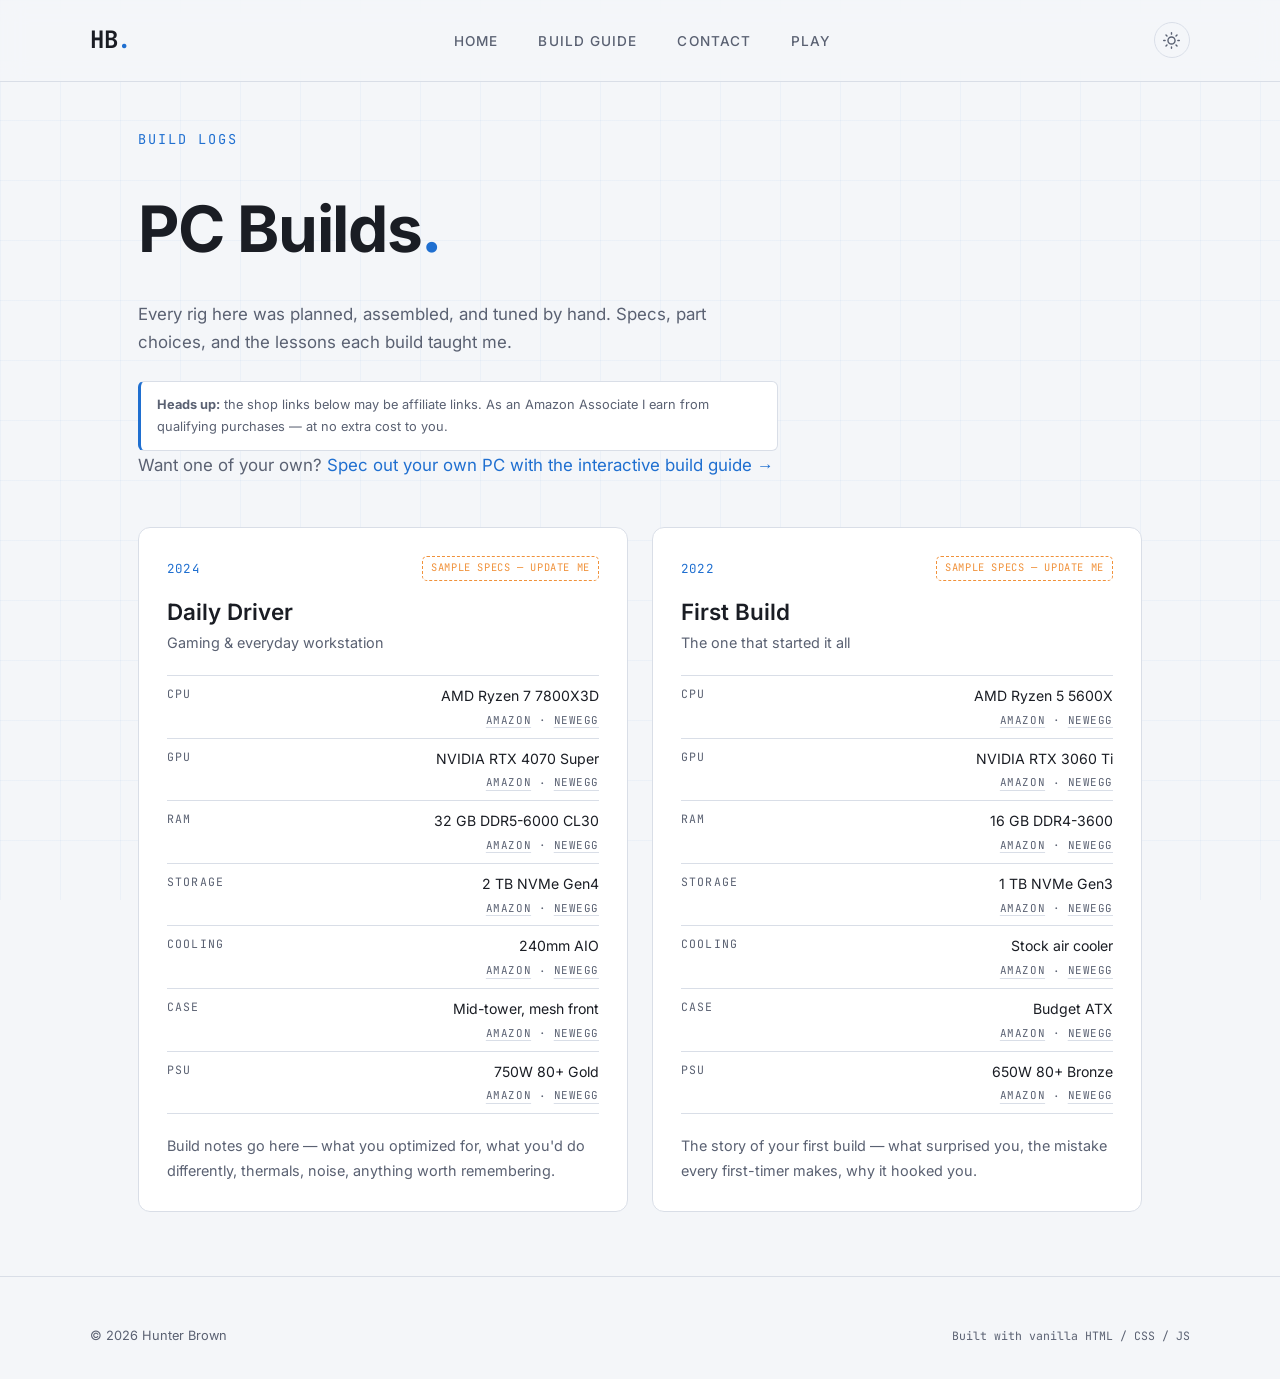
==== commit 9bca1363: "Merge pull request #3 from hunterstokes/claude/personal-website-enhancement-wii9c9" ====
--- a/builds.html
+++ b/builds.html
@@ -52,7 +52,7 @@
       <a href="index.html" class="nav-logo" style="color: inherit;">HB<span class="accent">.</span></a>
       <ul class="nav-links" id="nav-links">
         <li><a href="index.html">Home</a></li>
-        <li><a href="index.html#projects">Projects</a></li>
+        <li><a href="guide.html">Build Guide</a></li>
         <li><a href="index.html#contact">Contact</a></li>
         <li><a href="game.html">Play</a></li>
       </ul>
@@ -85,6 +85,9 @@
         <strong>Heads up:</strong> the shop links below may be affiliate links.
         As an Amazon Associate I earn from qualifying purchases — at no extra
         cost to you.
+      </p>
+      <p class="builds-intro">
+        Want one of your own? <a href="guide.html">Spec out your own PC with the interactive build guide &rarr;</a>
       </p>
     </header>
 
--- a/style.css
+++ b/style.css
@@ -1194,6 +1194,360 @@
   }
 }
 
+/* ===== Build Guide ===== */
+.preset-bar {
+  display: flex;
+  flex-wrap: wrap;
+  gap: 0.6rem;
+  margin-bottom: 2rem;
+}
+
+.preset-btn {
+  font-family: var(--mono);
+  font-size: 0.78rem;
+  letter-spacing: 0.06em;
+  text-transform: uppercase;
+  padding: 0.6rem 1.2rem;
+  border: 1px solid var(--border);
+  border-radius: 8px;
+  background: var(--bg-card);
+  color: var(--text-muted);
+  cursor: pointer;
+  transition: border-color 0.2s, color 0.2s, background 0.2s;
+}
+
+.preset-btn:hover {
+  border-color: var(--accent);
+  color: var(--accent);
+}
+
+.prices-stamp {
+  font-family: var(--mono);
+  font-size: 0.7rem;
+  letter-spacing: 0.08em;
+  text-transform: uppercase;
+  color: var(--text-muted);
+  margin: -1rem 0 2rem;
+}
+
+/* Wizard */
+.wizard {
+  border: 1px solid var(--border);
+  border-radius: 12px;
+  background: var(--bg-card);
+  margin-bottom: 1.5rem;
+}
+
+.wizard > summary {
+  cursor: pointer;
+  padding: 1rem 1.5rem;
+  font-weight: 600;
+  font-size: 0.95rem;
+  list-style-position: inside;
+}
+
+.wizard > summary:hover {
+  color: var(--accent);
+}
+
+.wizard-body {
+  padding: 0.5rem 1.5rem 1.5rem;
+  border-top: 1px solid var(--border);
+}
+
+.wizard-q {
+  border: none;
+  padding: 0;
+  margin: 1rem 0;
+}
+
+.wizard-q legend {
+  font-family: var(--mono);
+  font-size: 0.72rem;
+  color: var(--text-muted);
+  text-transform: uppercase;
+  letter-spacing: 0.1em;
+  margin-bottom: 0.5rem;
+}
+
+.wizard-chip {
+  display: inline-block;
+  font-size: 0.85rem;
+  padding: 0.45rem 1rem;
+  margin: 0 0.4rem 0.4rem 0;
+  border: 1px solid var(--border);
+  border-radius: 999px;
+  color: var(--text-muted);
+  cursor: pointer;
+  transition: border-color 0.2s, color 0.2s, background 0.2s;
+}
+
+.wizard-chip:hover {
+  border-color: var(--accent);
+}
+
+.builder-radio:checked + .wizard-chip {
+  border-color: var(--accent);
+  background: var(--accent-dim);
+  color: var(--accent);
+}
+
+.builder-radio:focus-visible + .wizard-chip {
+  outline: 2px solid var(--accent);
+  outline-offset: 2px;
+}
+
+.guide-layout {
+  display: grid;
+  grid-template-columns: 1fr 340px;
+  gap: 2rem;
+  align-items: start;
+}
+
+.builder-group {
+  border: 1px solid var(--border);
+  border-radius: 12px;
+  background: var(--bg-card);
+  padding: 1.25rem 1.5rem 1.5rem;
+  margin-bottom: 1.25rem;
+}
+
+.builder-group legend {
+  font-family: var(--mono);
+  font-size: 0.75rem;
+  font-weight: 500;
+  color: var(--accent);
+  text-transform: uppercase;
+  letter-spacing: 0.12em;
+  padding: 0 0.5rem;
+}
+
+.builder-hint {
+  font-size: 0.8rem;
+  color: var(--text-muted);
+  margin-bottom: 1rem;
+}
+
+.builder-option {
+  display: block;
+  border: 1px solid var(--border);
+  border-radius: 8px;
+  padding: 0.75rem 1rem;
+  margin-bottom: 0.5rem;
+  cursor: pointer;
+  transition: border-color 0.2s, background 0.2s;
+}
+
+.builder-option:hover {
+  border-color: var(--accent);
+}
+
+.builder-radio:checked + .builder-option {
+  border-color: var(--accent);
+  background: var(--accent-dim);
+}
+
+.builder-radio:focus-visible + .builder-option {
+  outline: 2px solid var(--accent);
+  outline-offset: 2px;
+}
+
+.builder-option-disabled {
+  opacity: 0.4;
+  cursor: not-allowed;
+}
+
+.builder-option-disabled:hover {
+  border-color: var(--border);
+}
+
+.builder-option-top {
+  display: flex;
+  justify-content: space-between;
+  gap: 1rem;
+  align-items: baseline;
+}
+
+.builder-option-name {
+  font-size: 0.92rem;
+  font-weight: 600;
+  color: var(--text);
+}
+
+.builder-option-price {
+  font-family: var(--mono);
+  font-size: 0.82rem;
+  color: var(--accent);
+  white-space: nowrap;
+}
+
+.builder-option-note {
+  display: block;
+  font-size: 0.8rem;
+  color: var(--text-muted);
+  margin-top: 0.2rem;
+}
+
+/* Summary panel */
+.build-summary {
+  position: sticky;
+  top: 6rem;
+  border: 1px solid var(--border);
+  border-radius: 12px;
+  background: var(--bg-card);
+  padding: 1.5rem;
+}
+
+.build-summary h2 {
+  font-size: 1.15rem;
+  font-weight: 600;
+  margin-bottom: 1rem;
+}
+
+.summary-list {
+  list-style: none;
+  margin: 0 0 1rem;
+  padding: 0;
+}
+
+.summary-list li {
+  display: flex;
+  flex-direction: column;
+  padding: 0.5rem 0;
+  border-bottom: 1px solid var(--border);
+}
+
+.summary-cat {
+  font-family: var(--mono);
+  font-size: 0.65rem;
+  letter-spacing: 0.1em;
+  text-transform: uppercase;
+  color: var(--text-muted);
+}
+
+.summary-part {
+  font-size: 0.86rem;
+  color: var(--text);
+}
+
+.summary-meta {
+  display: flex;
+  gap: 0.75rem;
+  font-family: var(--mono);
+  font-size: 0.72rem;
+  color: var(--accent);
+  margin-top: 0.15rem;
+}
+
+.summary-meta a {
+  color: var(--text-muted);
+  text-decoration: underline;
+  text-decoration-color: var(--border);
+  text-underline-offset: 3px;
+}
+
+.summary-meta a:hover {
+  color: var(--accent);
+  text-decoration-color: var(--accent);
+}
+
+.summary-total-row {
+  display: flex;
+  justify-content: space-between;
+  align-items: baseline;
+  font-size: 0.9rem;
+  color: var(--text-muted);
+  margin-bottom: 0.75rem;
+}
+
+.summary-total-row strong {
+  font-family: var(--mono);
+  font-size: 1.4rem;
+  color: var(--accent);
+}
+
+.summary-note {
+  font-size: 0.8rem;
+  color: var(--text-muted);
+  min-height: 1.2em;
+  margin-bottom: 1rem;
+}
+
+.summary-note.warn {
+  color: var(--orange);
+}
+
+.summary-perf,
+.summary-draw {
+  font-family: var(--mono);
+  font-size: 0.72rem;
+  letter-spacing: 0.04em;
+  color: var(--text-muted);
+  margin-bottom: 0.4rem;
+}
+
+.summary-perf {
+  color: var(--accent);
+}
+
+.summary-actions {
+  display: flex;
+  flex-direction: column;
+  gap: 0.6rem;
+}
+
+.build-summary .game-btn {
+  width: 100%;
+}
+
+/* Guide FAQ */
+.guide-faq {
+  margin-top: 3rem;
+  max-width: 760px;
+}
+
+.guide-faq h2 {
+  font-size: 1.4rem;
+  font-weight: 600;
+  margin-bottom: 1rem;
+}
+
+.guide-faq details {
+  border: 1px solid var(--border);
+  border-radius: 8px;
+  background: var(--bg-card);
+  margin-bottom: 0.6rem;
+}
+
+.guide-faq summary {
+  cursor: pointer;
+  padding: 0.85rem 1.25rem;
+  font-weight: 600;
+  font-size: 0.92rem;
+  list-style-position: inside;
+}
+
+.guide-faq summary:hover {
+  color: var(--accent);
+}
+
+.guide-faq details p {
+  padding: 0 1.25rem 1rem;
+  font-size: 0.88rem;
+  margin: 0;
+}
+
+@media (max-width: 900px) {
+  .guide-layout {
+    grid-template-columns: 1fr;
+  }
+
+  .build-summary {
+    position: static;
+    order: -1;
+  }
+}
+
 /* ===== Game Page ===== */
 .game-main {
   position: relative;
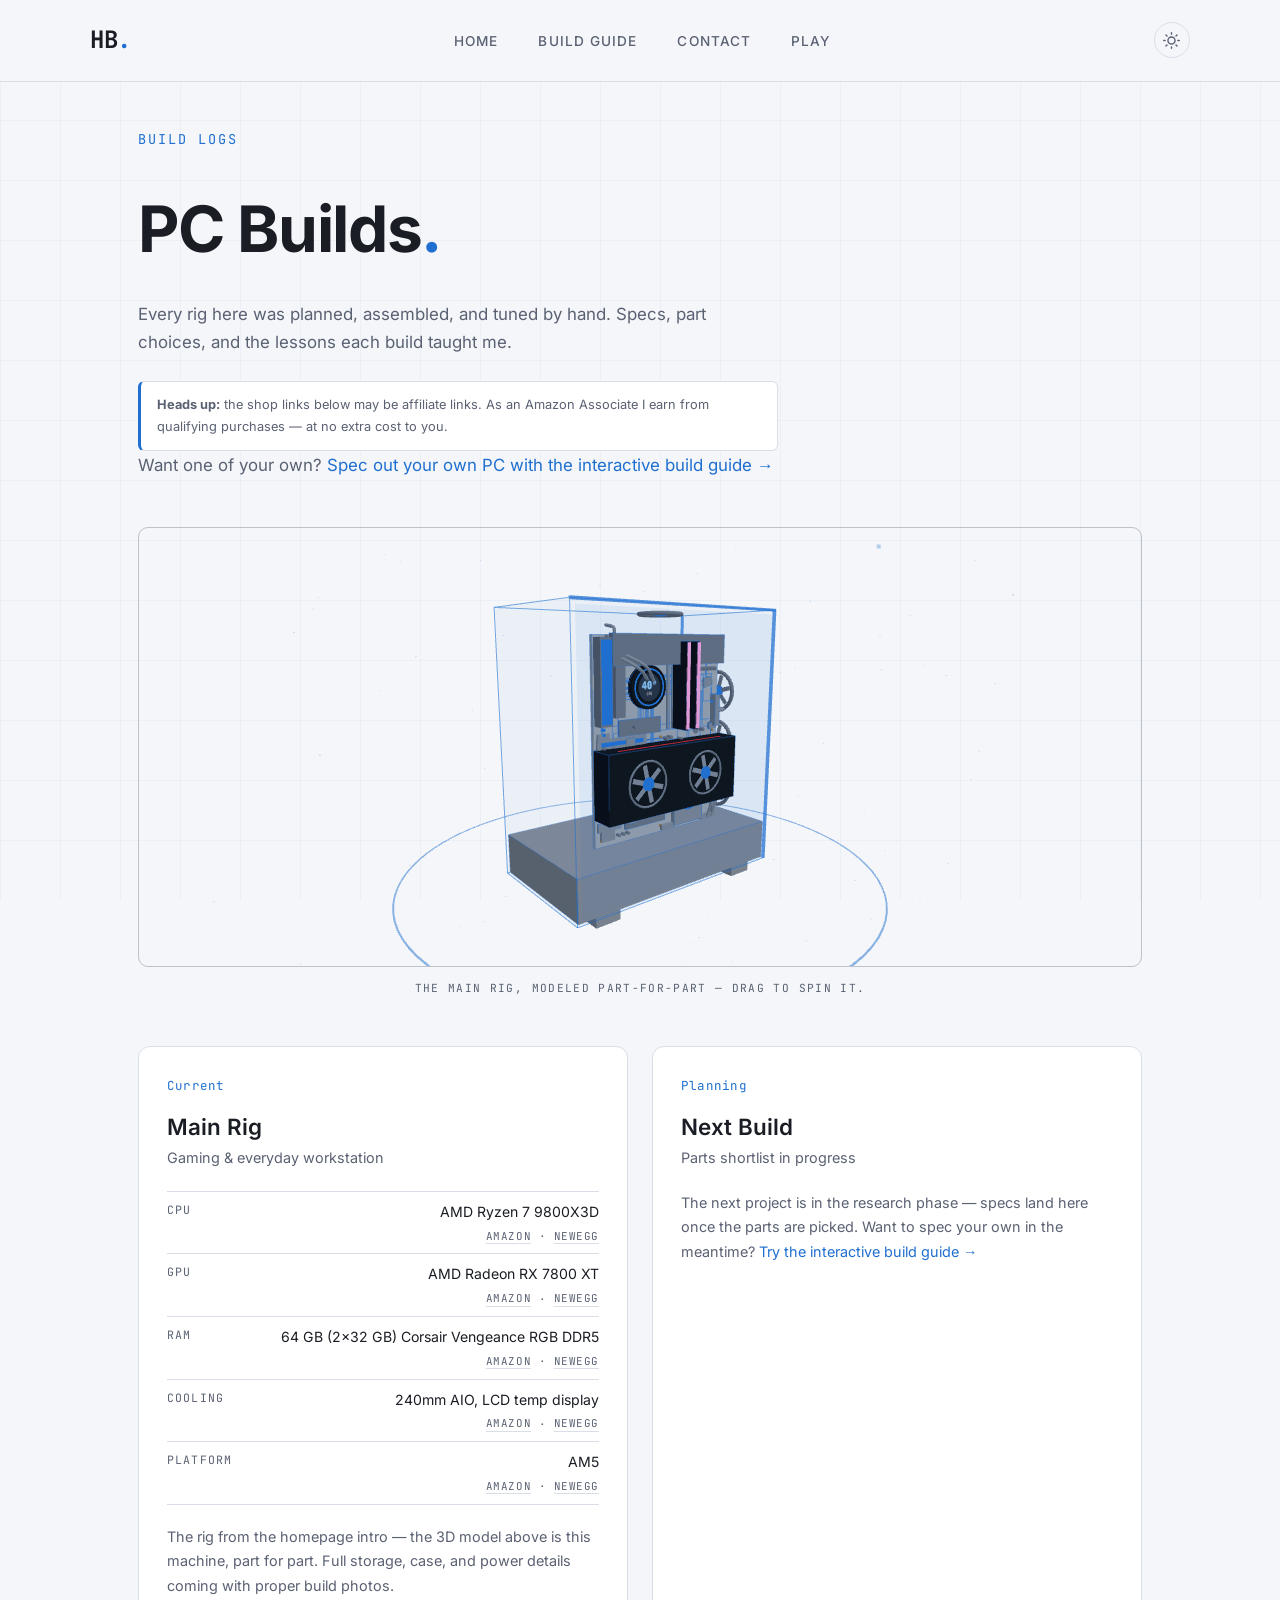
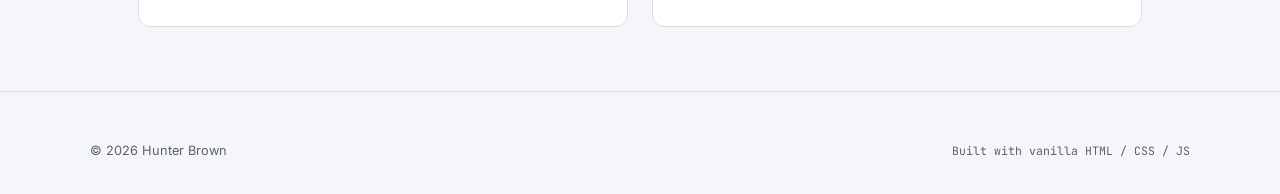
==== commit 691bf48f: "Site-wide improvements: lazy 3D, builds viewer, real specs, CI, polish - Extract the PC model into p" ====
--- a/builds.html
+++ b/builds.html
@@ -91,53 +91,46 @@
       </p>
     </header>
 
-    <!--
-      PLACEHOLDER BUILDS: the specs below are sample data so the layout is ready.
-      Replace each value with your real parts and remove the "sample specs" badge
-      (<span class="build-badge">) once a card is updated.
-    -->
+    <!-- Interactive 3D model of the main rig (same model as the homepage intro) -->
+    <section class="tower-viewer-wrap" aria-label="Interactive 3D model of the main rig">
+      <div id="tower-viewer" role="img" aria-label="3D model of the main rig: a glass-paneled tower with an AIO cooler, RGB RAM, and a dual-fan graphics card">
+        <p class="tower-fallback">The interactive 3D model needs WebGL &mdash; full specs are below.</p>
+      </div>
+      <p class="tower-hint">The main rig, modeled part-for-part &mdash; drag to spin it.</p>
+    </section>
 
     <div class="builds-grid">
 
       <article class="build-card">
         <div class="build-card-top">
-          <span class="build-date">2024</span>
-          <span class="build-badge">Sample specs — update me</span>
+          <span class="build-date">Current</span>
         </div>
-        <h2>Daily Driver</h2>
+        <h2>Main Rig</h2>
         <p class="build-purpose">Gaming &amp; everyday workstation</p>
         <dl class="build-specs">
-          <div><dt>CPU</dt><dd>AMD Ryzen 7 7800X3D</dd></div>
-          <div><dt>GPU</dt><dd>NVIDIA RTX 4070 Super</dd></div>
-          <div><dt>RAM</dt><dd>32 GB DDR5-6000 CL30</dd></div>
-          <div><dt>Storage</dt><dd>2 TB NVMe Gen4</dd></div>
-          <div><dt>Cooling</dt><dd>240mm AIO</dd></div>
-          <div><dt>Case</dt><dd>Mid-tower, mesh front</dd></div>
-          <div><dt>PSU</dt><dd>750W 80+ Gold</dd></div>
+          <div><dt>CPU</dt><dd>AMD Ryzen 7 9800X3D</dd></div>
+          <div><dt>GPU</dt><dd>AMD Radeon RX 7800 XT</dd></div>
+          <div><dt>RAM</dt><dd>64 GB (2&times;32 GB) Corsair Vengeance RGB DDR5</dd></div>
+          <div><dt>Cooling</dt><dd>240mm AIO, LCD temp display</dd></div>
+          <div><dt>Platform</dt><dd>AM5</dd></div>
         </dl>
         <p class="build-notes">
-          Build notes go here — what you optimized for, what you'd do differently, thermals, noise, anything worth remembering.
+          The rig from the homepage intro &mdash; the 3D model above is this machine,
+          part for part. Full storage, case, and power details coming with proper
+          build photos.
         </p>
       </article>
 
       <article class="build-card">
         <div class="build-card-top">
-          <span class="build-date">2022</span>
-          <span class="build-badge">Sample specs — update me</span>
+          <span class="build-date">Planning</span>
         </div>
-        <h2>First Build</h2>
-        <p class="build-purpose">The one that started it all</p>
-        <dl class="build-specs">
-          <div><dt>CPU</dt><dd>AMD Ryzen 5 5600X</dd></div>
-          <div><dt>GPU</dt><dd>NVIDIA RTX 3060 Ti</dd></div>
-          <div><dt>RAM</dt><dd>16 GB DDR4-3600</dd></div>
-          <div><dt>Storage</dt><dd>1 TB NVMe Gen3</dd></div>
-          <div><dt>Cooling</dt><dd>Stock air cooler</dd></div>
-          <div><dt>Case</dt><dd>Budget ATX</dd></div>
-          <div><dt>PSU</dt><dd>650W 80+ Bronze</dd></div>
-        </dl>
+        <h2>Next Build</h2>
+        <p class="build-purpose">Parts shortlist in progress</p>
         <p class="build-notes">
-          The story of your first build — what surprised you, the mistake every first-timer makes, why it hooked you.
+          The next project is in the research phase &mdash; specs land here once
+          the parts are picked. Want to spec your own in the meantime?
+          <a href="guide.html">Try the interactive build guide &rarr;</a>
         </p>
       </article>
 
@@ -155,5 +148,6 @@
   </footer>
 
   <script src="script.js"></script>
+  <script type="module" src="tower-boot.js"></script>
 </body>
 </html>
--- a/style.css
+++ b/style.css
@@ -134,6 +134,123 @@
   }
 }
 
+/* ===== 3D Build Intro ===== */
+#build-scene {
+  position: fixed;
+  inset: 0;
+  z-index: 0;
+  pointer-events: none;
+  transition: opacity 1s ease;
+}
+
+#build-scene canvas {
+  display: block;
+}
+
+/* Site stays hidden while the intro plays, then cross-fades in.
+   The intro-pending class is set before first paint by the head script. */
+html.intro-pending {
+  overflow: hidden;
+}
+
+html.intro-pending body > *:not(#build-scene):not(.intro-skip) {
+  opacity: 0;
+}
+
+html.intro-fading body > *:not(#build-scene):not(.intro-skip) {
+  transition: opacity 1.2s ease 0.1s;
+}
+
+.intro-skip {
+  position: fixed;
+  right: 2rem;
+  bottom: 2rem;
+  z-index: 300;
+  font-family: var(--mono);
+  font-size: 0.7rem;
+  letter-spacing: 0.14em;
+  text-transform: uppercase;
+  color: var(--text-muted);
+  background: transparent;
+  border: 1px solid var(--text-muted);
+  border-radius: 4px;
+  padding: 0.55rem 1rem;
+  cursor: pointer;
+  transition: color 0.2s ease, border-color 0.2s ease, opacity 0.4s ease;
+}
+
+.intro-skip:hover {
+  color: var(--accent);
+  border-color: var(--accent);
+}
+
+.intro-skip:disabled {
+  opacity: 0;
+  pointer-events: none;
+}
+
+@media print {
+  #build-scene,
+  .intro-skip {
+    display: none;
+  }
+}
+
+/* ===== 3D tower viewer (builds.html) ===== */
+.tower-viewer-wrap {
+  margin: 0 0 3rem;
+}
+
+#tower-viewer {
+  height: 440px;
+  border: 1px solid color-mix(in srgb, var(--text-muted) 35%, transparent);
+  border-radius: 10px;
+  overflow: hidden;
+  cursor: grab;
+  touch-action: pan-y;
+  display: grid;
+  place-items: center;
+}
+
+#tower-viewer:active {
+  cursor: grabbing;
+}
+
+#tower-viewer canvas {
+  display: block;
+}
+
+.tower-fallback {
+  color: var(--text-muted);
+  font-family: var(--mono);
+  font-size: 0.8rem;
+  padding: 1rem;
+  text-align: center;
+}
+
+.tower-hint {
+  margin-top: 0.75rem;
+  font-family: var(--mono);
+  font-size: 0.7rem;
+  letter-spacing: 0.12em;
+  text-transform: uppercase;
+  color: var(--text-muted);
+  text-align: center;
+}
+
+@media (max-width: 600px) {
+  #tower-viewer {
+    height: 320px;
+  }
+}
+
+/* ===== Cross-document view transitions (progressive enhancement) ===== */
+@media (prefers-reduced-motion: no-preference) {
+  @view-transition {
+    navigation: auto;
+  }
+}
+
 /* ===== Scroll Progress ===== */
 .scroll-progress {
   position: fixed;
@@ -975,6 +1092,23 @@
 .footer-built {
   font-family: var(--mono);
   font-size: 0.72rem;
+}
+
+.footer-replay {
+  font-family: var(--mono);
+  font-size: 0.72rem;
+  letter-spacing: 0.1em;
+  text-transform: uppercase;
+  color: var(--text-muted);
+  background: transparent;
+  border: none;
+  padding: 0;
+  cursor: pointer;
+  transition: color 0.2s ease;
+}
+
+.footer-replay:hover {
+  color: var(--accent);
 }
 
 /* ===== Animations ===== */
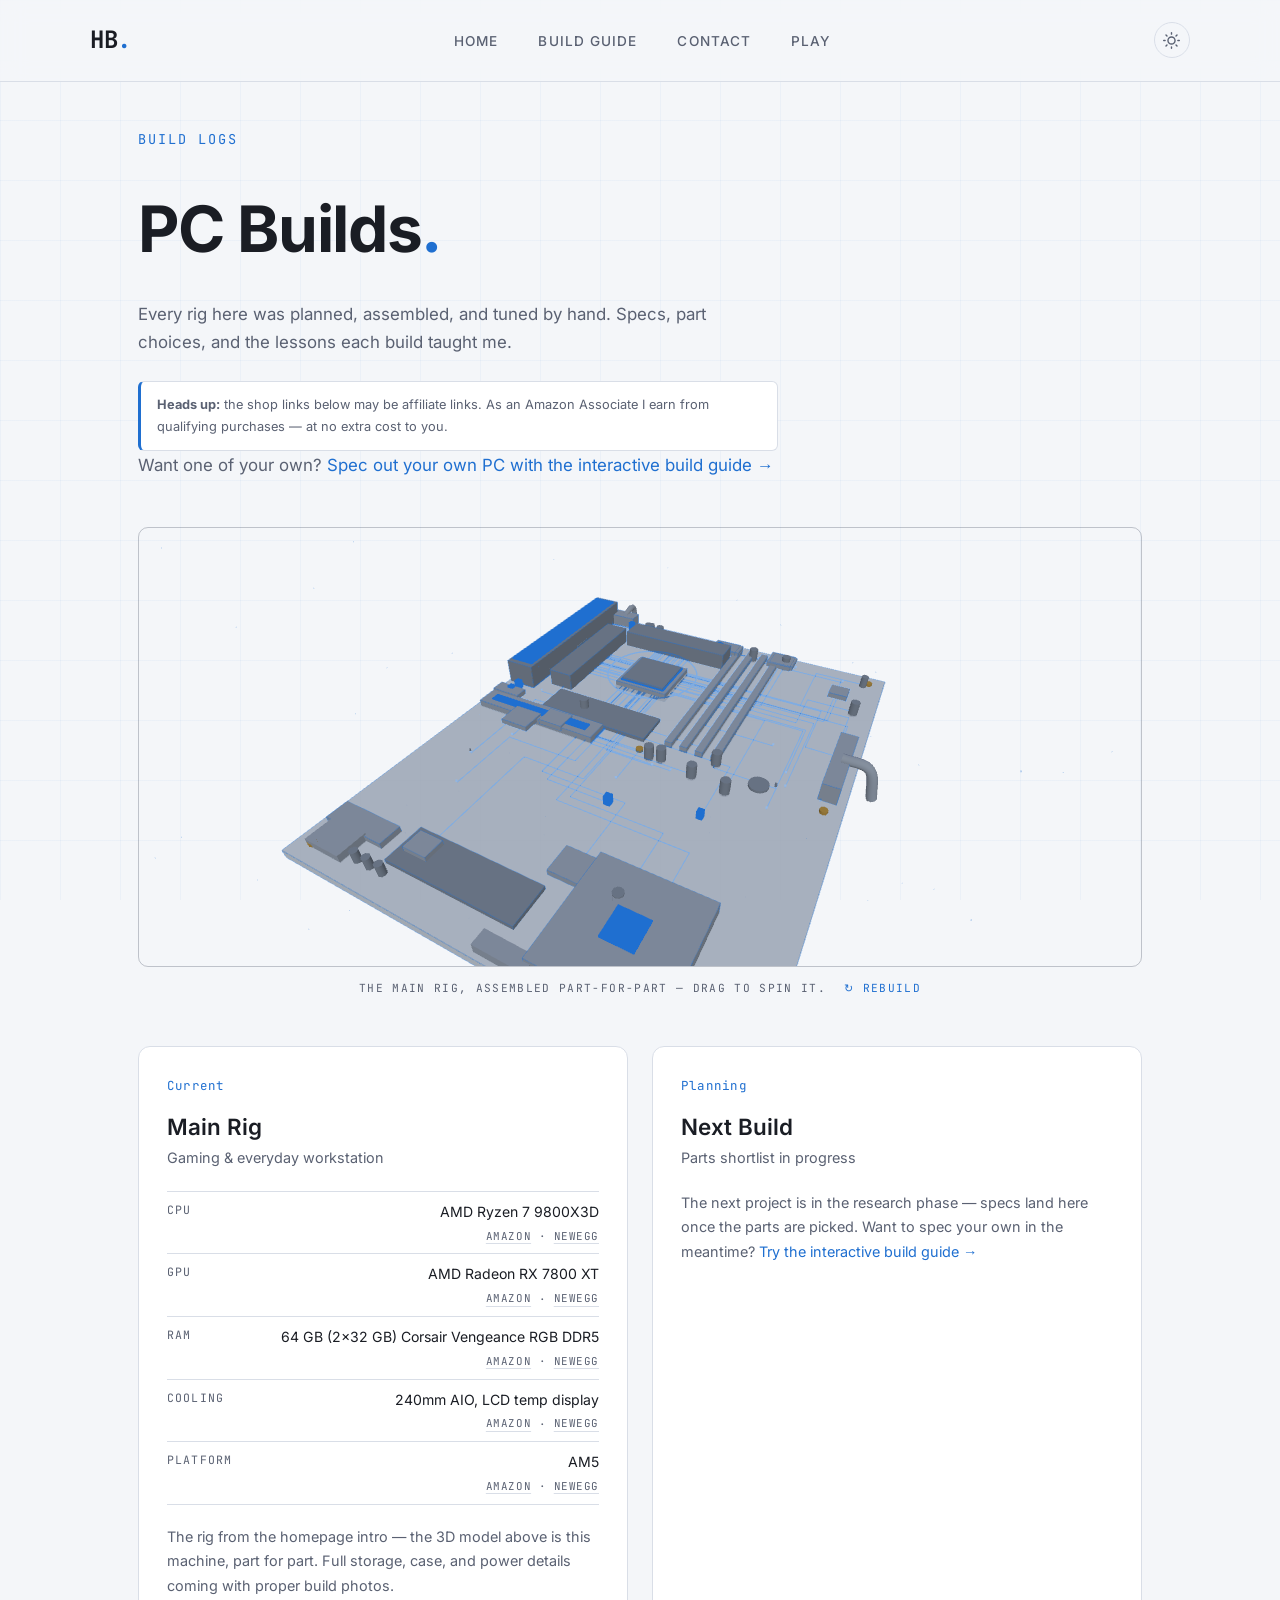
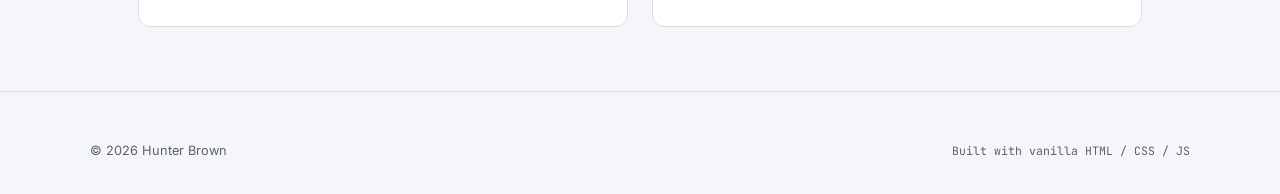
==== commit a1a2941a: "Move the PC build to builds.html; new 2D circuit intro on the homepage The full build animation now " ====
--- a/builds.html
+++ b/builds.html
@@ -96,7 +96,8 @@
       <div id="tower-viewer" role="img" aria-label="3D model of the main rig: a glass-paneled tower with an AIO cooler, RGB RAM, and a dual-fan graphics card">
         <p class="tower-fallback">The interactive 3D model needs WebGL &mdash; full specs are below.</p>
       </div>
-      <p class="tower-hint">The main rig, modeled part-for-part &mdash; drag to spin it.</p>
+      <p class="tower-hint">The main rig, assembled part-for-part &mdash; drag to spin it.
+        <button class="tower-rebuild" id="tower-rebuild" type="button" hidden>&#8635; Rebuild</button></p>
     </section>
 
     <div class="builds-grid">
--- a/style.css
+++ b/style.css
@@ -238,6 +238,22 @@
   text-align: center;
 }
 
+.tower-rebuild {
+  font: inherit;
+  letter-spacing: inherit;
+  text-transform: inherit;
+  color: var(--accent);
+  background: transparent;
+  border: none;
+  padding: 0;
+  margin-left: 0.6rem;
+  cursor: pointer;
+}
+
+.tower-rebuild:hover {
+  text-decoration: underline;
+}
+
 @media (max-width: 600px) {
   #tower-viewer {
     height: 320px;
